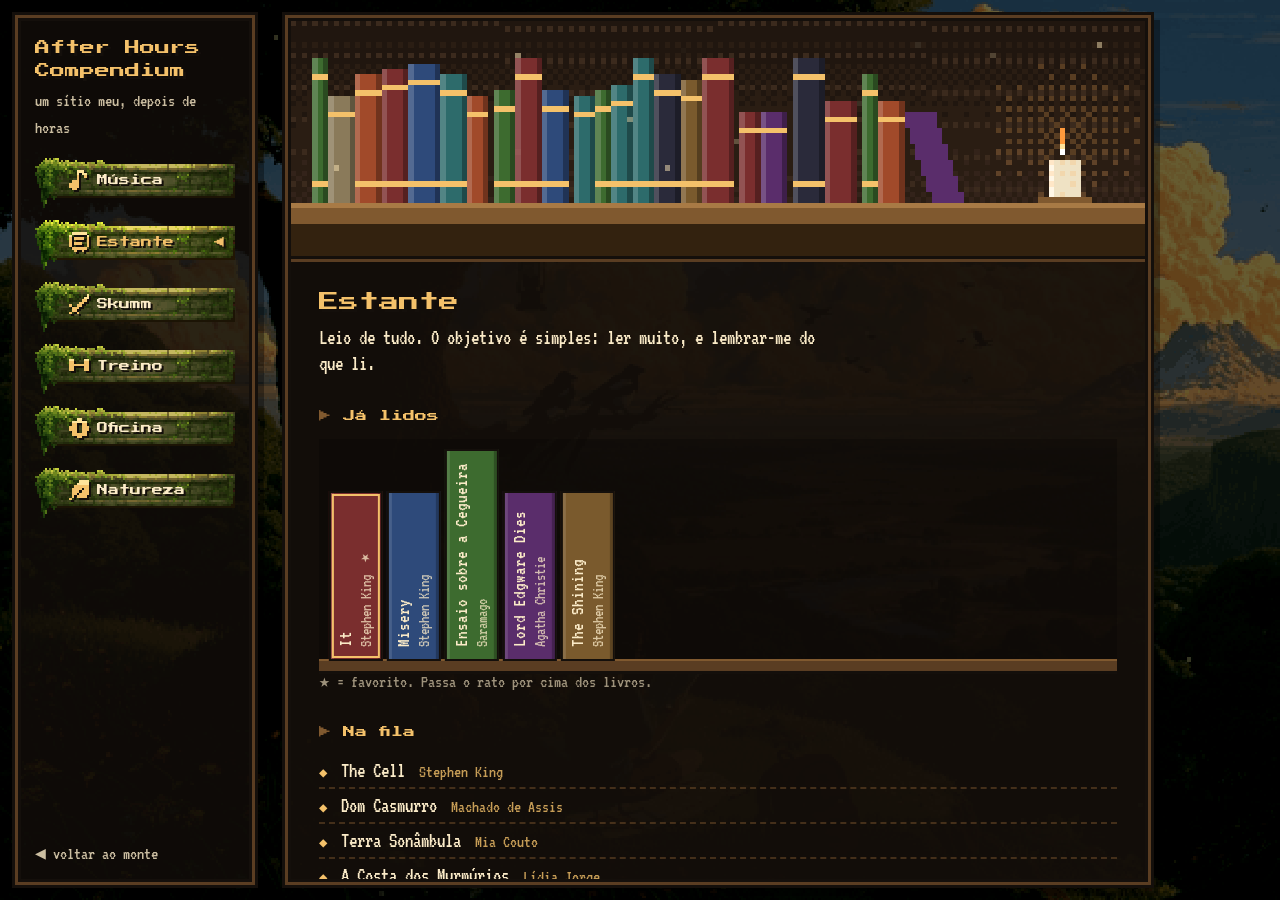
==== estante.html @ f794c95b "Páginas das categorias e transições" ====
<!DOCTYPE html>
<html lang="pt-PT">
<head>
<meta charset="utf-8">
<meta name="viewport" content="width=device-width, initial-scale=1">
<title>Estante · After Hours Compendium</title>
<link rel="preconnect" href="https://fonts.googleapis.com">
<link rel="preconnect" href="https://fonts.gstatic.com" crossorigin>
<link href="https://fonts.googleapis.com/css2?family=Press+Start+2P&family=VT323&display=swap" rel="stylesheet">
<link rel="stylesheet" href="transicoes.css">
<link rel="stylesheet" href="pagina.css">
</head>
<body data-page="estante">
<div class="stage" aria-hidden="true"><canvas id="bg" width="728" height="408"></canvas><canvas id="motes" width="364" height="204"></canvas></div>
<nav id="nav" aria-label="Páginas"></nav>
<main class="painel">
<canvas class="banner" id="banner" width="160" height="44" aria-hidden="true"></canvas>
<div class="painel-in">
<h1>Estante</h1>
<p class="intro">Leio de tudo. O objetivo é simples: ler muito, e lembrar-me do que li.</p>

<h2>Já lidos</h2>
<div class="estante" role="list">
  <div class="livro fav" role="listitem" style="background:#7a2e2e" title="Favorito">It<br><span>Stephen King ★</span></div>
  <div class="livro" role="listitem" style="background:#2e4a7a">Misery<br><span>Stephen King</span></div>
  <div class="livro" role="listitem" style="background:#3d6b2f">Ensaio sobre a Cegueira<br><span>Saramago</span></div>
  <div class="livro" role="listitem" style="background:#5a2d6b">Lord Edgware Dies<br><span>Agatha Christie</span></div>
  <div class="livro" role="listitem" style="background:#7a5a2d">The Shining<br><span>Stephen King</span></div>
</div>
<p class="nota">★ = favorito. Passa o rato por cima dos livros.</p>

<h2>Na fila</h2>
<ul class="lista">
  <li>The Cell <small>Stephen King</small></li>
  <li>Dom Casmurro <small>Machado de Assis</small></li>
  <li>Terra Sonâmbula <small>Mia Couto</small></li>
  <li>A Costa dos Murmúrios <small>Lídia Jorge</small></li>
  <li>O Homem em Busca de um Sentido <small>Viktor Frankl</small></li>
  <li>Meditações <small>Marco Aurélio</small></li>
  <li>A Vida Não É Útil <small>Ailton Krenak</small></li>
  <li>Sociedade do Cansaço <small>Byung-Chul Han</small></li>
</ul>

<h2>Caderno de leituras</h2>
<p>Um caderno pequeno ao lado de cada livro: palavras novas, citações e referências.</p>
<div class="grelha">
  <div class="cartao"><b>Palavras novas</b><span class="vazio">[palavra] — [significado] — ([livro], p. [x])</span></div>
  <div class="cartao"><b>Citações</b><span class="vazio">“[citação]” — ([livro], p. [x])</span></div>
  <div class="cartao"><b>Referências</b><span class="vazio">[nome, lugar ou obra citada no livro]</span></div>
</div>
</div>
</main>
<script src="pagina.js"></script>
</body>
</html>
---- transicoes.css ----
/* Transições entre páginas (View Transitions API, Chrome/Edge/Safari recentes).
   A barra lateral fica parada, a cena de fundo escurece/clareia em degraus (estilo SNES)
   e o painel de conteúdo desliza em passos de píxel. Noutros browsers a navegação é normal. */
@view-transition { navigation: auto; }

nav { view-transition-name: sidebar; }
.stage { view-transition-name: cena; }
.painel { view-transition-name: painel; }

::view-transition-old(root),
::view-transition-new(root) { animation: none; }

::view-transition-group(sidebar) { animation-duration: 0s; }
::view-transition-old(sidebar) { display: none; }
::view-transition-new(sidebar) { animation: none; }

::view-transition-group(cena) { animation-duration: .6s; }
::view-transition-old(cena) { animation: cena-sai .6s steps(5) both; }
::view-transition-new(cena) { animation: cena-entra .6s steps(5) both; }

::view-transition-old(painel) { animation: painel-sai .3s steps(4) both; }
::view-transition-new(painel) { animation: painel-entra .55s steps(7) .12s both; }

@keyframes cena-sai { to { opacity: 0; } }
@keyframes cena-entra { from { opacity: 0; } }
@keyframes painel-entra {
  from { opacity: 0; transform: translateX(56px); clip-path: inset(0 0 100% 0); }
  60%  { opacity: 1; }
  to   { opacity: 1; transform: none; clip-path: inset(0 0 0 0); }
}
@keyframes painel-sai { to { opacity: 0; transform: translateX(-32px); } }

@media (prefers-reduced-motion: reduce) {
  ::view-transition-group(*), ::view-transition-old(*), ::view-transition-new(*) { animation: none !important; }
}
---- pagina.css ----
/* Estilo partilhado pelas páginas interiores do After Hours Compendium */

:root{
  --ink:#140f0b;
  --bark:#5a3d22;
  --bark-hi:#80592f;
  --bark-lo:#33220f;
  --cream:#fbebc8;
  --gold:#f4c16a;
  --moss:#1e2b1a;
  --leaf:#8fbf5a;
  --sky:#7fb6e0;
  --display:"Press Start 2P", "Courier New", monospace;
  --body:"VT323", "Courier New", monospace;
  color-scheme:dark;
}
*{box-sizing:border-box}
html,body{margin:0;height:100%;overflow:hidden;background:var(--ink)}
body{font-family:var(--body);color:var(--cream)}
a{color:var(--gold)}

/* fundo: a mesma cena do monte, escurecida */
.stage{position:fixed;inset:0;overflow:hidden;filter:brightness(.42) saturate(.85) contrast(1.15)}
#bg,#motes{position:absolute;image-rendering:pixelated;image-rendering:crisp-edges;display:block}

/* barra lateral (igual à da página inicial) */
nav{position:fixed;left:18px;top:18px;bottom:18px;width:234px;z-index:5;display:flex;flex-direction:column;gap:14px;
  padding:16px 14px;background:rgba(20,15,11,.72);
  border:3px solid var(--ink);box-shadow:0 0 0 3px var(--bark),0 0 0 6px var(--ink),6px 8px 0 6px rgba(0,0,0,.35)}
.brand{font-family:var(--display);color:var(--gold);font-size:15px;line-height:1.5;margin:0;text-decoration:none;
  text-shadow:3px 3px 0 var(--ink);display:block}
.brand small{display:block;font-family:var(--body);font-size:18px;color:var(--cream);opacity:.8;margin-top:6px;text-shadow:none}
.links{list-style:none;margin:0;padding:0;display:flex;flex-direction:column;gap:6px}
.plank{box-sizing:border-box;cursor:pointer;display:flex;align-items:center;gap:8px;width:200px;height:56px;text-decoration:none;
  padding:0 10px 8px 34px;font-family:var(--display);font-size:11px;color:var(--cream);
  text-shadow:2px 2px 0 var(--ink);background:url(img/plank.png) 0 0/200px 56px no-repeat;image-rendering:pixelated;
  transition:transform .08s steps(2)}
.plank canvas{width:20px;height:20px;image-rendering:pixelated;flex:0 0 20px;filter:drop-shadow(2px 2px 0 #140f0b)}
.plank:hover,.plank:focus-visible,.plank.atual{background-image:url(img/plank-hover.png);color:#fff3cf}
.plank:hover,.plank:focus-visible{transform:translateY(-2px)}
.plank.atual{color:var(--gold)}
.plank.atual::after{content:"◀";margin-left:auto;color:var(--gold);animation:pisca 1s steps(2) infinite}
.plank:active{transform:translateY(2px);filter:brightness(.85)}
.plank:focus-visible,.brand:focus-visible,.voltar:focus-visible{outline:2px dashed var(--gold);outline-offset:2px}
.voltar{margin-top:auto;font-size:18px;color:var(--cream);opacity:.8;text-decoration:none}
.voltar:hover{opacity:1;color:var(--gold)}

/* painel de conteúdo */
.painel{position:fixed;z-index:4;top:18px;bottom:18px;left:288px;right:24px;max-width:860px;
  background:rgba(20,15,11,.9);border:3px solid var(--ink);
  box-shadow:0 0 0 3px var(--bark),0 0 0 6px var(--ink),6px 8px 0 6px rgba(0,0,0,.35);
  overflow-y:auto;scrollbar-color:var(--bark-hi) var(--ink);scrollbar-width:thin}
.painel-in{padding:0 28px 40px}
.banner{display:block;width:100%;height:auto;image-rendering:pixelated;image-rendering:crisp-edges;
  border-bottom:3px solid var(--ink);box-shadow:0 3px 0 var(--bark)}
.painel h1{font-family:var(--display);font-weight:400;color:var(--gold);font-size:20px;line-height:1.5;margin:28px 0 8px;
  text-shadow:3px 3px 0 var(--ink)}
.intro{font-size:24px;line-height:1.2;color:var(--cream);margin:0 0 8px;max-width:60ch}
.painel h2{font-family:var(--display);font-weight:400;font-size:12px;line-height:1.6;color:var(--gold);margin:30px 0 12px}
.painel h2::before{content:"▶ ";color:var(--bark-hi)}
.painel p{font-size:21px;line-height:1.25;margin:0 0 10px;max-width:64ch}
.nota{opacity:.6;font-size:18px!important}

/* cartões */
.grelha{display:grid;grid-template-columns:repeat(auto-fill,minmax(220px,1fr));gap:12px}
.cartao{background:rgba(51,34,15,.55);border:3px solid var(--ink);box-shadow:0 0 0 2px var(--bark);padding:12px 14px;
  font-size:20px;line-height:1.15;transition:transform .1s steps(2),box-shadow .1s steps(2)}
.cartao:hover{transform:translateY(-2px);box-shadow:0 0 0 2px var(--gold)}
.cartao b{display:block;font-family:var(--display);font-weight:400;font-size:10px;line-height:1.6;color:var(--cream);margin-bottom:6px}
.cartao em{font-style:normal;color:var(--gold);display:block;margin-bottom:4px;font-size:18px}
.vazio{color:rgba(251,235,200,.45)}

/* lista com marcador */
.lista{list-style:none;margin:0;padding:0}
.lista li{font-size:21px;padding:6px 0 6px 22px;position:relative;border-bottom:2px dashed rgba(128,89,47,.45)}
.lista li:last-child{border-bottom:0}
.lista li::before{content:"◆";position:absolute;left:0;color:var(--gold);font-size:14px;top:10px}
.lista small{color:var(--gold);opacity:.8;margin-left:6px}

/* estante de livros */
.estante{display:flex;flex-wrap:wrap;align-items:flex-end;gap:4px;padding:10px 10px 0;
  border-bottom:10px solid var(--bark);box-shadow:0 3px 0 var(--ink),inset 0 -2px 0 var(--bark-hi);background:rgba(0,0,0,.25)}
.livro{writing-mode:vertical-rl;transform:rotate(180deg);font-size:19px;line-height:1.05;padding:12px 5px;color:var(--cream);
  border:2px solid var(--ink);box-shadow:inset -3px 0 0 rgba(255,255,255,.12),inset 3px 0 0 rgba(0,0,0,.25);
  min-height:170px;white-space:nowrap;transition:transform .1s steps(2)}
.livro:hover{transform:rotate(180deg) translateY(8px)}
.livro span{opacity:.75;font-size:16px}
.livro.fav{outline:2px solid var(--gold);outline-offset:-5px}

/* ficha / atributos */
.ficha{display:grid;grid-template-columns:max-content 1fr;gap:6px 22px;font-size:21px;margin:0}
.ficha dt{color:var(--gold)}
.ficha dd{margin:0}

/* missões com barra de progresso */
.missao{margin:0 0 14px}
.missao div{display:flex;justify-content:space-between;font-size:21px}
.missao div span{color:var(--gold)}
.barra{height:14px;border:2px solid var(--ink);box-shadow:0 0 0 2px var(--bark);background:#0b0805;margin-top:6px}
.barra i{display:block;height:100%;background:repeating-linear-gradient(90deg,var(--leaf) 0 6px,#6f9d43 6px 8px);
  animation:enche 1.2s steps(10) both}
@keyframes enche{from{width:0}}

/* estado de projeto */
.estado{font-family:var(--display);font-size:8px;line-height:1;padding:5px 6px;border:2px solid var(--ink);display:inline-block;margin-bottom:6px}
.estado.curso{background:#3d6b2f;color:#eaffd0}
.estado.ativo{background:#2d5a7a;color:#d8f0ff}
.estado.inicio{background:#7a5a2d;color:#ffefcf}
.estado.feito{background:#5a2d6b;color:#f5dcff}

/* entrada de diário */
.entrada{border:3px solid var(--ink);box-shadow:0 0 0 2px var(--bark);background:rgba(240,225,190,.07);padding:14px 16px;margin-bottom:14px}
.entrada h3{font-family:var(--display);font-weight:400;font-size:11px;line-height:1.6;color:var(--gold);margin:0 0 10px}
.captura{aspect-ratio:16/9;border:2px dashed rgba(244,193,106,.5);display:grid;place-items:center;color:rgba(251,235,200,.5);
  font-size:20px;margin-bottom:10px;background:rgba(0,0,0,.25)}

@keyframes pisca{50%{opacity:0}}

/* entrada animada quando o browser não suporta transições entre páginas */
html.sem-vt .painel{animation:painel-entra .55s steps(7) both}

@media (max-width:760px){
  nav{left:10px;right:10px;top:auto;bottom:10px;width:auto;padding:10px;gap:8px}
  .brand{font-size:12px}.brand small{display:none}
  .links{flex-direction:row;overflow-x:auto;gap:8px;padding:2px 4px 6px}
  .plank{flex:0 0 200px}
  .voltar{display:none}
  .painel{left:10px;right:10px;top:10px;bottom:150px}
  .painel-in{padding:0 16px 30px}
  .painel h1{font-size:15px}
  .intro{font-size:21px}
}
@media (prefers-reduced-motion:reduce){*{animation:none!important;transition:none!important}}
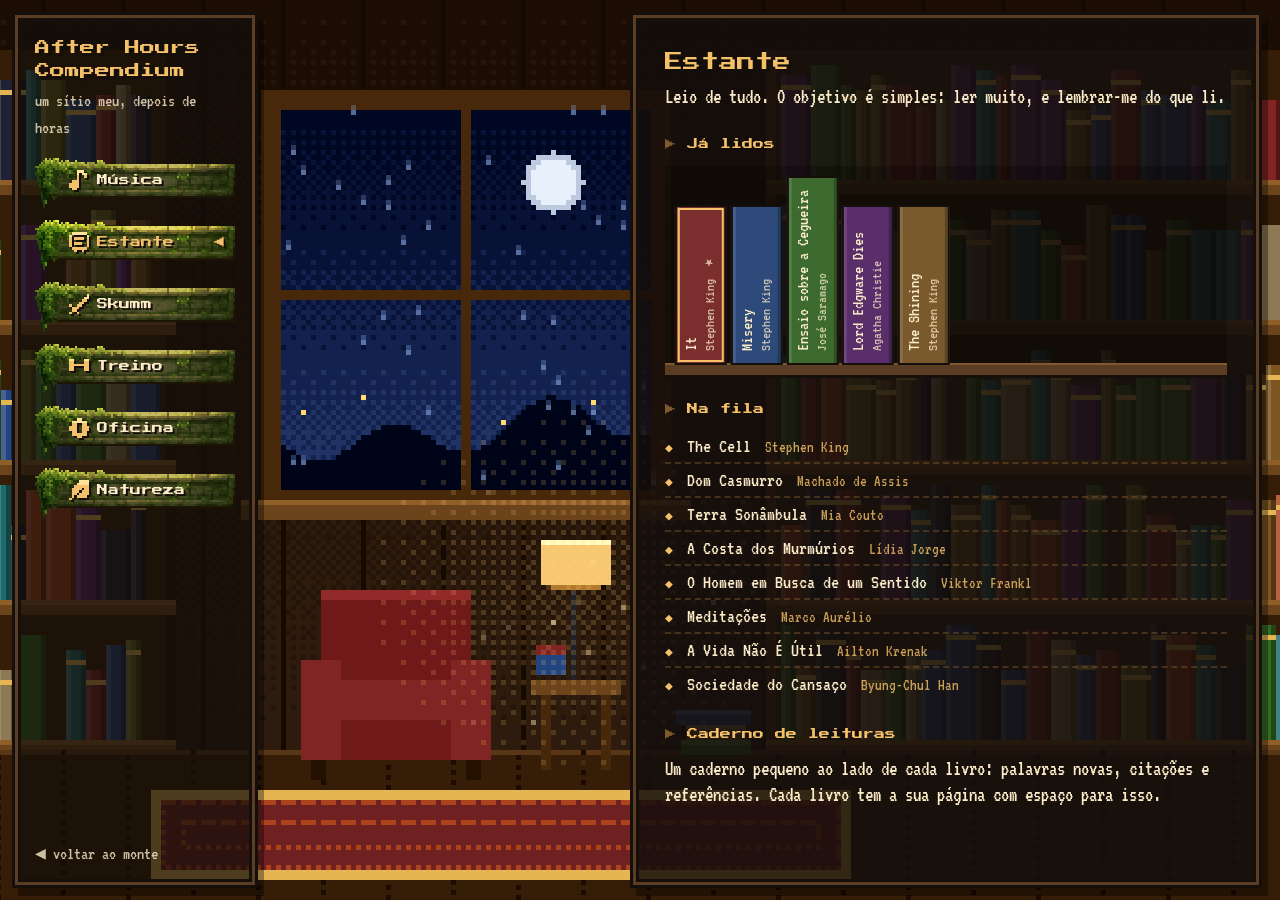
==== commit c2d1b2e1: "Cenários por categoria, páginas por item e transições mais rápidas" ====
--- a/estante.html
+++ b/estante.html
@@ -10,46 +10,12 @@
 <link rel="stylesheet" href="transicoes.css">
 <link rel="stylesheet" href="pagina.css">
 </head>
-<body data-page="estante">
-<div class="stage" aria-hidden="true"><canvas id="bg" width="728" height="408"></canvas><canvas id="motes" width="364" height="204"></canvas></div>
+<body data-cat="estante">
+<div class="stage" aria-hidden="true"><canvas id="bg" width="320" height="180"></canvas></div>
 <nav id="nav" aria-label="Páginas"></nav>
-<main class="painel">
-<canvas class="banner" id="banner" width="160" height="44" aria-hidden="true"></canvas>
-<div class="painel-in">
-<h1>Estante</h1>
-<p class="intro">Leio de tudo. O objetivo é simples: ler muito, e lembrar-me do que li.</p>
-
-<h2>Já lidos</h2>
-<div class="estante" role="list">
-  <div class="livro fav" role="listitem" style="background:#7a2e2e" title="Favorito">It<br><span>Stephen King ★</span></div>
-  <div class="livro" role="listitem" style="background:#2e4a7a">Misery<br><span>Stephen King</span></div>
-  <div class="livro" role="listitem" style="background:#3d6b2f">Ensaio sobre a Cegueira<br><span>Saramago</span></div>
-  <div class="livro" role="listitem" style="background:#5a2d6b">Lord Edgware Dies<br><span>Agatha Christie</span></div>
-  <div class="livro" role="listitem" style="background:#7a5a2d">The Shining<br><span>Stephen King</span></div>
-</div>
-<p class="nota">★ = favorito. Passa o rato por cima dos livros.</p>
-
-<h2>Na fila</h2>
-<ul class="lista">
-  <li>The Cell <small>Stephen King</small></li>
-  <li>Dom Casmurro <small>Machado de Assis</small></li>
-  <li>Terra Sonâmbula <small>Mia Couto</small></li>
-  <li>A Costa dos Murmúrios <small>Lídia Jorge</small></li>
-  <li>O Homem em Busca de um Sentido <small>Viktor Frankl</small></li>
-  <li>Meditações <small>Marco Aurélio</small></li>
-  <li>A Vida Não É Útil <small>Ailton Krenak</small></li>
-  <li>Sociedade do Cansaço <small>Byung-Chul Han</small></li>
-</ul>
-
-<h2>Caderno de leituras</h2>
-<p>Um caderno pequeno ao lado de cada livro: palavras novas, citações e referências.</p>
-<div class="grelha">
-  <div class="cartao"><b>Palavras novas</b><span class="vazio">[palavra] — [significado] — ([livro], p. [x])</span></div>
-  <div class="cartao"><b>Citações</b><span class="vazio">“[citação]” — ([livro], p. [x])</span></div>
-  <div class="cartao"><b>Referências</b><span class="vazio">[nome, lugar ou obra citada no livro]</span></div>
-</div>
-</div>
-</main>
+<main class="painel" id="conteudo"></main>
+<script src="dados.js"></script>
+<script src="cenas.js"></script>
 <script src="pagina.js"></script>
 </body>
 </html>
--- a/transicoes.css
+++ b/transicoes.css
@@ -1,9 +1,9 @@
-/* Transições entre páginas (View Transitions API, Chrome/Edge/Safari recentes).
-   A barra lateral fica parada, a cena de fundo escurece/clareia em degraus (estilo SNES)
-   e o painel de conteúdo desliza em passos de píxel. Noutros browsers a navegação é normal. */
+/* Transições entre páginas (View Transitions API: Chrome, Edge e Safari recentes).
+   Rápidas e em degraus de píxel: a barra lateral fica parada, o cenário troca num piscar
+   e o painel desliza. Noutros browsers a navegação é normal. */
 @view-transition { navigation: auto; }
 
-nav { view-transition-name: sidebar; }
+body > nav { view-transition-name: sidebar; }
 .stage { view-transition-name: cena; }
 .painel { view-transition-name: painel; }
 
@@ -14,21 +14,21 @@
 ::view-transition-old(sidebar) { display: none; }
 ::view-transition-new(sidebar) { animation: none; }
 
-::view-transition-group(cena) { animation-duration: .6s; }
-::view-transition-old(cena) { animation: cena-sai .6s steps(5) both; }
-::view-transition-new(cena) { animation: cena-entra .6s steps(5) both; }
+::view-transition-group(cena) { animation-duration: .22s; }
+::view-transition-old(cena) { animation: some .22s steps(3) both; }
+::view-transition-new(cena) { animation: aparece .22s steps(3) both; }
 
-::view-transition-old(painel) { animation: painel-sai .3s steps(4) both; }
-::view-transition-new(painel) { animation: painel-entra .55s steps(7) .12s both; }
+::view-transition-group(painel) { animation-duration: .24s; }
+::view-transition-old(painel) { animation: painel-sai .12s steps(2) both; }
+::view-transition-new(painel) { animation: painel-entra .24s steps(5) both; }
 
-@keyframes cena-sai { to { opacity: 0; } }
-@keyframes cena-entra { from { opacity: 0; } }
+@keyframes some { to { opacity: 0; } }
+@keyframes aparece { from { opacity: 0; } }
 @keyframes painel-entra {
-  from { opacity: 0; transform: translateX(56px); clip-path: inset(0 0 100% 0); }
-  60%  { opacity: 1; }
+  from { opacity: 0; transform: translateX(24px); clip-path: inset(0 0 100% 0); }
   to   { opacity: 1; transform: none; clip-path: inset(0 0 0 0); }
 }
-@keyframes painel-sai { to { opacity: 0; transform: translateX(-32px); } }
+@keyframes painel-sai { to { opacity: 0; transform: translateX(-16px); } }
 
 @media (prefers-reduced-motion: reduce) {
   ::view-transition-group(*), ::view-transition-old(*), ::view-transition-new(*) { animation: none !important; }
--- a/pagina.css
+++ b/pagina.css
@@ -1,5 +1,4 @@
 /* Estilo partilhado pelas páginas interiores do After Hours Compendium */
-
 :root{
   --ink:#140f0b;
   --bark:#5a3d22;
@@ -7,127 +6,131 @@
   --bark-lo:#33220f;
   --cream:#fbebc8;
   --gold:#f4c16a;
-  --moss:#1e2b1a;
   --leaf:#8fbf5a;
-  --sky:#7fb6e0;
   --display:"Press Start 2P", "Courier New", monospace;
   --body:"VT323", "Courier New", monospace;
   color-scheme:dark;
 }
 *{box-sizing:border-box}
 html,body{margin:0;height:100%;overflow:hidden;background:var(--ink)}
-body{font-family:var(--body);color:var(--cream)}
+body{font-family:var(--body);color:var(--cream);font-variant-ligatures:none;font-feature-settings:"liga" 0,"clig" 0}
 a{color:var(--gold)}
 
-/* fundo: a mesma cena do monte, escurecida */
-.stage{position:fixed;inset:0;overflow:hidden;filter:brightness(.42) saturate(.85) contrast(1.15)}
-#bg,#motes{position:absolute;image-rendering:pixelated;image-rendering:crisp-edges;display:block}
+/* cenário em ecrã inteiro */
+.stage{position:fixed;inset:0;overflow:hidden;filter:contrast(1.1) saturate(1.1)}
+#bg{position:absolute;image-rendering:pixelated;image-rendering:crisp-edges;display:block}
 
 /* barra lateral (igual à da página inicial) */
-nav{position:fixed;left:18px;top:18px;bottom:18px;width:234px;z-index:5;display:flex;flex-direction:column;gap:14px;
+nav#nav{position:fixed;left:18px;top:18px;bottom:18px;width:234px;z-index:5;display:flex;flex-direction:column;gap:14px;
   padding:16px 14px;background:rgba(20,15,11,.72);
   border:3px solid var(--ink);box-shadow:0 0 0 3px var(--bark),0 0 0 6px var(--ink),6px 8px 0 6px rgba(0,0,0,.35)}
-.brand{font-family:var(--display);color:var(--gold);font-size:15px;line-height:1.5;margin:0;text-decoration:none;
-  text-shadow:3px 3px 0 var(--ink);display:block}
+.brand{font-family:var(--display);color:var(--gold);font-size:15px;line-height:1.5;margin:0;text-decoration:none;text-shadow:3px 3px 0 var(--ink);display:block}
 .brand small{display:block;font-family:var(--body);font-size:18px;color:var(--cream);opacity:.8;margin-top:6px;text-shadow:none}
 .links{list-style:none;margin:0;padding:0;display:flex;flex-direction:column;gap:6px}
 .plank{box-sizing:border-box;cursor:pointer;display:flex;align-items:center;gap:8px;width:200px;height:56px;text-decoration:none;
   padding:0 10px 8px 34px;font-family:var(--display);font-size:11px;color:var(--cream);
   text-shadow:2px 2px 0 var(--ink);background:url(img/plank.png) 0 0/200px 56px no-repeat;image-rendering:pixelated;
-  transition:transform .08s steps(2)}
+  transition:transform .06s steps(2)}
 .plank canvas{width:20px;height:20px;image-rendering:pixelated;flex:0 0 20px;filter:drop-shadow(2px 2px 0 #140f0b)}
 .plank:hover,.plank:focus-visible,.plank.atual{background-image:url(img/plank-hover.png);color:#fff3cf}
 .plank:hover,.plank:focus-visible{transform:translateY(-2px)}
 .plank.atual{color:var(--gold)}
 .plank.atual::after{content:"◀";margin-left:auto;color:var(--gold);animation:pisca 1s steps(2) infinite}
 .plank:active{transform:translateY(2px);filter:brightness(.85)}
-.plank:focus-visible,.brand:focus-visible,.voltar:focus-visible{outline:2px dashed var(--gold);outline-offset:2px}
+a:focus-visible{outline:2px dashed var(--gold);outline-offset:2px}
 .voltar{margin-top:auto;font-size:18px;color:var(--cream);opacity:.8;text-decoration:none}
 .voltar:hover{opacity:1;color:var(--gold)}
 
-/* painel de conteúdo */
-.painel{position:fixed;z-index:4;top:18px;bottom:18px;left:288px;right:24px;max-width:860px;
-  background:rgba(20,15,11,.9);border:3px solid var(--ink);
+/* painel de conteúdo, encostado à direita para deixar ver o cenário */
+.painel{position:fixed;z-index:4;top:18px;bottom:18px;right:24px;width:min(620px,calc(100vw - 330px));
+  background:rgba(20,15,11,.86);border:3px solid var(--ink);
   box-shadow:0 0 0 3px var(--bark),0 0 0 6px var(--ink),6px 8px 0 6px rgba(0,0,0,.35);
   overflow-y:auto;scrollbar-color:var(--bark-hi) var(--ink);scrollbar-width:thin}
-.painel-in{padding:0 28px 40px}
-.banner{display:block;width:100%;height:auto;image-rendering:pixelated;image-rendering:crisp-edges;
-  border-bottom:3px solid var(--ink);box-shadow:0 3px 0 var(--bark)}
-.painel h1{font-family:var(--display);font-weight:400;color:var(--gold);font-size:20px;line-height:1.5;margin:28px 0 8px;
-  text-shadow:3px 3px 0 var(--ink)}
-.intro{font-size:24px;line-height:1.2;color:var(--cream);margin:0 0 8px;max-width:60ch}
-.painel h2{font-family:var(--display);font-weight:400;font-size:12px;line-height:1.6;color:var(--gold);margin:30px 0 12px}
+.painel-in{padding:6px 26px 36px}
+.painel h1{font-family:var(--display);font-weight:400;color:var(--gold);font-size:18px;line-height:1.5;margin:22px 0 8px;text-shadow:3px 3px 0 var(--ink)}
+.intro{font-size:23px;line-height:1.2;margin:0 0 6px}
+.sub{font-size:21px;color:var(--gold);opacity:.85;margin:0 0 14px}
+.painel h2{font-family:var(--display);font-weight:400;font-size:11px;line-height:1.6;color:var(--gold);margin:26px 0 12px}
 .painel h2::before{content:"▶ ";color:var(--bark-hi)}
-.painel p{font-size:21px;line-height:1.25;margin:0 0 10px;max-width:64ch}
-.nota{opacity:.6;font-size:18px!important}
+.painel p{font-size:21px;line-height:1.25;margin:0 0 10px}
+.vazio{color:rgba(251,235,200,.45)!important}
+.migalha{display:inline-block;margin-top:18px;font-size:19px;text-decoration:none;color:var(--cream);opacity:.8}
+.migalha:hover{opacity:1;color:var(--gold)}
+.ver{display:block;font-style:normal;font-size:16px;color:var(--gold);opacity:.7;margin-top:8px}
 
 /* cartões */
-.grelha{display:grid;grid-template-columns:repeat(auto-fill,minmax(220px,1fr));gap:12px}
-.cartao{background:rgba(51,34,15,.55);border:3px solid var(--ink);box-shadow:0 0 0 2px var(--bark);padding:12px 14px;
-  font-size:20px;line-height:1.15;transition:transform .1s steps(2),box-shadow .1s steps(2)}
-.cartao:hover{transform:translateY(-2px);box-shadow:0 0 0 2px var(--gold)}
-.cartao b{display:block;font-family:var(--display);font-weight:400;font-size:10px;line-height:1.6;color:var(--cream);margin-bottom:6px}
-.cartao em{font-style:normal;color:var(--gold);display:block;margin-bottom:4px;font-size:18px}
-.vazio{color:rgba(251,235,200,.45)}
+.grelha{display:grid;grid-template-columns:repeat(auto-fill,minmax(170px,1fr));gap:10px}
+.cartao{display:block;text-decoration:none;color:var(--cream);background:rgba(51,34,15,.55);border:3px solid var(--ink);box-shadow:0 0 0 2px var(--bark);
+  padding:11px 12px;font-size:19px;line-height:1.15;transition:transform .06s steps(2),box-shadow .06s steps(2)}
+a.cartao:hover,a.cartao:focus-visible{transform:translateY(-2px);box-shadow:0 0 0 2px var(--gold)}
+a.cartao:hover .ver{opacity:1}
+.cartao b{display:block;font-family:var(--display);font-weight:400;font-size:9px;line-height:1.6;margin-bottom:6px}
+.cartao em{font-style:normal;color:var(--gold);display:block;margin-bottom:4px;font-size:17px}
 
-/* lista com marcador */
+/* listas */
 .lista{list-style:none;margin:0;padding:0}
-.lista li{font-size:21px;padding:6px 0 6px 22px;position:relative;border-bottom:2px dashed rgba(128,89,47,.45)}
+.lista li{font-size:20px;padding:6px 0 6px 22px;position:relative;border-bottom:2px dashed rgba(128,89,47,.45)}
 .lista li:last-child{border-bottom:0}
-.lista li::before{content:"◆";position:absolute;left:0;color:var(--gold);font-size:14px;top:10px}
+.lista li::before{content:"◆";position:absolute;left:0;color:var(--gold);font-size:13px;top:10px}
 .lista small{color:var(--gold);opacity:.8;margin-left:6px}
+.lista.ligacoes a{color:var(--cream);text-decoration:none;display:block}
+.lista.ligacoes a:hover{color:var(--gold)}
 
-/* estante de livros */
+/* estante */
 .estante{display:flex;flex-wrap:wrap;align-items:flex-end;gap:4px;padding:10px 10px 0;
   border-bottom:10px solid var(--bark);box-shadow:0 3px 0 var(--ink),inset 0 -2px 0 var(--bark-hi);background:rgba(0,0,0,.25)}
-.livro{writing-mode:vertical-rl;transform:rotate(180deg);font-size:19px;line-height:1.05;padding:12px 5px;color:var(--cream);
+.livro{writing-mode:vertical-rl;transform:rotate(180deg);font-size:18px;line-height:1.05;padding:12px 5px;color:var(--cream);text-decoration:none;
   border:2px solid var(--ink);box-shadow:inset -3px 0 0 rgba(255,255,255,.12),inset 3px 0 0 rgba(0,0,0,.25);
-  min-height:170px;white-space:nowrap;transition:transform .1s steps(2)}
-.livro:hover{transform:rotate(180deg) translateY(8px)}
-.livro span{opacity:.75;font-size:16px}
+  min-height:160px;white-space:nowrap;transition:transform .06s steps(2)}
+.livro:hover,.livro:focus-visible{transform:rotate(180deg) translateY(10px)}
+.livro span{opacity:.75;font-size:15px}
 .livro.fav{outline:2px solid var(--gold);outline-offset:-5px}
 
-/* ficha / atributos */
-.ficha{display:grid;grid-template-columns:max-content 1fr;gap:6px 22px;font-size:21px;margin:0}
+/* ficha */
+.ficha{display:grid;grid-template-columns:max-content 1fr;gap:6px 20px;font-size:20px;margin:0 0 14px}
 .ficha dt{color:var(--gold)}
 .ficha dd{margin:0}
 
-/* missões com barra de progresso */
-.missao{margin:0 0 14px}
-.missao div{display:flex;justify-content:space-between;font-size:21px}
+/* missões */
+.missao{display:block;margin:0 0 14px;text-decoration:none;color:var(--cream)}
+.missao div:first-child{display:flex;justify-content:space-between;font-size:20px}
 .missao div span{color:var(--gold)}
+.missao:hover div:first-child{color:var(--gold)}
 .barra{height:14px;border:2px solid var(--ink);box-shadow:0 0 0 2px var(--bark);background:#0b0805;margin-top:6px}
-.barra i{display:block;height:100%;background:repeating-linear-gradient(90deg,var(--leaf) 0 6px,#6f9d43 6px 8px);
-  animation:enche 1.2s steps(10) both}
+.barra i{display:block;height:100%;background:repeating-linear-gradient(90deg,var(--leaf) 0 6px,#6f9d43 6px 8px);animation:enche .6s steps(8) both}
 @keyframes enche{from{width:0}}
 
 /* estado de projeto */
-.estado{font-family:var(--display);font-size:8px;line-height:1;padding:5px 6px;border:2px solid var(--ink);display:inline-block;margin-bottom:6px}
+.estado{font-family:var(--display);font-size:7px;line-height:1;padding:5px 6px;border:2px solid var(--ink);display:inline-block;margin-bottom:6px}
 .estado.curso{background:#3d6b2f;color:#eaffd0}
 .estado.ativo{background:#2d5a7a;color:#d8f0ff}
 .estado.inicio{background:#7a5a2d;color:#ffefcf}
 .estado.feito{background:#5a2d6b;color:#f5dcff}
 
-/* entrada de diário */
-.entrada{border:3px solid var(--ink);box-shadow:0 0 0 2px var(--bark);background:rgba(240,225,190,.07);padding:14px 16px;margin-bottom:14px}
-.entrada h3{font-family:var(--display);font-weight:400;font-size:11px;line-height:1.6;color:var(--gold);margin:0 0 10px}
-.captura{aspect-ratio:16/9;border:2px dashed rgba(244,193,106,.5);display:grid;place-items:center;color:rgba(251,235,200,.5);
-  font-size:20px;margin-bottom:10px;background:rgba(0,0,0,.25)}
+/* entradas (diário) */
+.entrada{display:block;text-decoration:none;color:var(--cream);border:3px solid var(--ink);box-shadow:0 0 0 2px var(--bark);background:rgba(240,225,190,.06);padding:12px 14px;margin-bottom:12px;transition:box-shadow .06s steps(2)}
+a.entrada:hover{box-shadow:0 0 0 2px var(--gold)}
+.entrada h3{font-family:var(--display);font-weight:400;font-size:10px;line-height:1.6;color:var(--gold);margin:0 0 8px}
+.entrada .data{font-size:17px!important;opacity:.8;margin:0 0 4px!important}
+.captura{aspect-ratio:16/9;border:2px dashed rgba(244,193,106,.5);display:grid;place-items:center;color:rgba(251,235,200,.5);font-size:20px;margin:6px 0 14px;background:rgba(0,0,0,.25)}
+
+/* anterior / seguinte */
+.passos{display:flex;justify-content:space-between;gap:12px;margin-top:30px;padding-top:14px;border-top:2px dashed rgba(128,89,47,.6)}
+.passos a{font-size:19px;text-decoration:none;color:var(--cream);opacity:.85;max-width:48%}
+.passos a:last-child{text-align:right}
+.passos a:hover{color:var(--gold);opacity:1}
 
 @keyframes pisca{50%{opacity:0}}
-
-/* entrada animada quando o browser não suporta transições entre páginas */
-html.sem-vt .painel{animation:painel-entra .55s steps(7) both}
+html.sem-vt .painel{animation:painel-entra .25s steps(5) both}
 
 @media (max-width:760px){
-  nav{left:10px;right:10px;top:auto;bottom:10px;width:auto;padding:10px;gap:8px}
+  nav#nav{left:10px;right:10px;top:auto;bottom:10px;width:auto;padding:10px;gap:8px}
   .brand{font-size:12px}.brand small{display:none}
   .links{flex-direction:row;overflow-x:auto;gap:8px;padding:2px 4px 6px}
   .plank{flex:0 0 200px}
   .voltar{display:none}
-  .painel{left:10px;right:10px;top:10px;bottom:150px}
-  .painel-in{padding:0 16px 30px}
-  .painel h1{font-size:15px}
-  .intro{font-size:21px}
+  .painel{left:10px;right:10px;width:auto;top:auto;height:52vh;bottom:140px}
+  .painel-in{padding:4px 16px 26px}
+  .painel h1{font-size:14px}
 }
 @media (prefers-reduced-motion:reduce){*{animation:none!important;transition:none!important}}
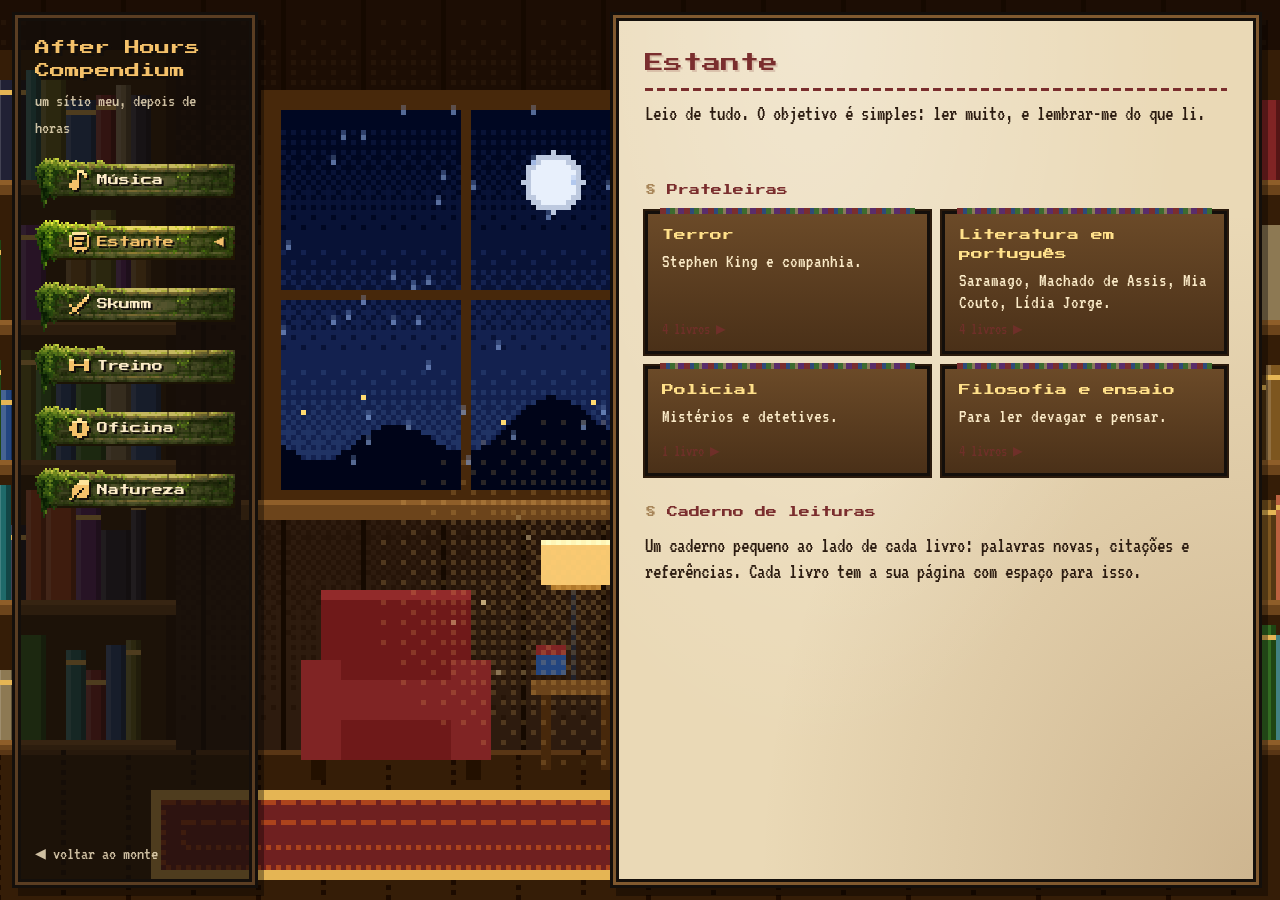
==== commit 996db1df: "Personalidade: um tema para cada lugar" ====
--- a/estante.html
+++ b/estante.html
@@ -9,6 +9,7 @@
 <link href="https://fonts.googleapis.com/css2?family=Press+Start+2P&family=VT323&display=swap" rel="stylesheet">
 <link rel="stylesheet" href="transicoes.css">
 <link rel="stylesheet" href="pagina.css">
+<link rel="stylesheet" href="temas.css">
 </head>
 <body data-cat="estante">
 <div class="stage" aria-hidden="true"><canvas id="bg" width="320" height="180"></canvas></div>
--- a/pagina.css
+++ b/pagina.css
@@ -1,9 +1,9 @@
-/* Estilo partilhado pelas páginas interiores do After Hours Compendium */
+/* Estilo base das páginas interiores do After Hours Compendium.
+   O aspeto de cada categoria (cores, papel, ecrã, etc.) está em temas.css. */
 :root{
   --ink:#140f0b;
   --bark:#5a3d22;
   --bark-hi:#80592f;
-  --bark-lo:#33220f;
   --cream:#fbebc8;
   --gold:#f4c16a;
   --leaf:#8fbf5a;
@@ -14,13 +14,13 @@
 *{box-sizing:border-box}
 html,body{margin:0;height:100%;overflow:hidden;background:var(--ink)}
 body{font-family:var(--body);color:var(--cream);font-variant-ligatures:none;font-feature-settings:"liga" 0,"clig" 0}
-a{color:var(--gold)}
+a{color:inherit}
 
 /* cenário em ecrã inteiro */
 .stage{position:fixed;inset:0;overflow:hidden;filter:contrast(1.1) saturate(1.1)}
 #bg{position:absolute;image-rendering:pixelated;image-rendering:crisp-edges;display:block}
 
-/* barra lateral (igual à da página inicial) */
+/* ---------- barra lateral (igual em todo o site) ---------- */
 nav#nav{position:fixed;left:18px;top:18px;bottom:18px;width:234px;z-index:5;display:flex;flex-direction:column;gap:14px;
   padding:16px 14px;background:rgba(20,15,11,.72);
   border:3px solid var(--ink);box-shadow:0 0 0 3px var(--bark),0 0 0 6px var(--ink),6px 8px 0 6px rgba(0,0,0,.35)}
@@ -29,8 +29,7 @@
 .links{list-style:none;margin:0;padding:0;display:flex;flex-direction:column;gap:6px}
 .plank{box-sizing:border-box;cursor:pointer;display:flex;align-items:center;gap:8px;width:200px;height:56px;text-decoration:none;
   padding:0 10px 8px 34px;font-family:var(--display);font-size:11px;color:var(--cream);
-  text-shadow:2px 2px 0 var(--ink);background:url(img/plank.png) 0 0/200px 56px no-repeat;image-rendering:pixelated;
-  transition:transform .06s steps(2)}
+  text-shadow:2px 2px 0 var(--ink);background:url(img/plank.png) 0 0/200px 56px no-repeat;image-rendering:pixelated;transition:transform .06s steps(2)}
 .plank canvas{width:20px;height:20px;image-rendering:pixelated;flex:0 0 20px;filter:drop-shadow(2px 2px 0 #140f0b)}
 .plank:hover,.plank:focus-visible,.plank.atual{background-image:url(img/plank-hover.png);color:#fff3cf}
 .plank:hover,.plank:focus-visible{transform:translateY(-2px)}
@@ -41,62 +40,76 @@
 .voltar{margin-top:auto;font-size:18px;color:var(--cream);opacity:.8;text-decoration:none}
 .voltar:hover{opacity:1;color:var(--gold)}
 
-/* painel de conteúdo, encostado à direita para deixar ver o cenário */
-.painel{position:fixed;z-index:4;top:18px;bottom:18px;right:24px;width:min(620px,calc(100vw - 330px));
-  background:rgba(20,15,11,.86);border:3px solid var(--ink);
-  box-shadow:0 0 0 3px var(--bark),0 0 0 6px var(--ink),6px 8px 0 6px rgba(0,0,0,.35);
-  overflow-y:auto;scrollbar-color:var(--bark-hi) var(--ink);scrollbar-width:thin}
-.painel-in{padding:6px 26px 36px}
-.painel h1{font-family:var(--display);font-weight:400;color:var(--gold);font-size:18px;line-height:1.5;margin:22px 0 8px;text-shadow:3px 3px 0 var(--ink)}
-.intro{font-size:23px;line-height:1.2;margin:0 0 6px}
-.sub{font-size:21px;color:var(--gold);opacity:.85;margin:0 0 14px}
-.painel h2{font-family:var(--display);font-weight:400;font-size:11px;line-height:1.6;color:var(--gold);margin:26px 0 12px}
-.painel h2::before{content:"▶ ";color:var(--bark-hi)}
+/* ---------- painel (as cores vêm das variáveis --p-*, definidas por tema) ---------- */
+.painel{
+  --p-bg:rgba(20,15,11,.88); --p-t:var(--cream); --p-a:var(--gold); --p-m:rgba(251,235,200,.5);
+  --p-l:rgba(128,89,47,.5); --p-card:rgba(51,34,15,.55); --p-edge:var(--bark); --p-frame:var(--bark);
+  position:fixed;z-index:4;top:18px;bottom:18px;right:24px;width:min(640px,calc(100vw - 330px));
+  background:var(--p-bg);color:var(--p-t);border:3px solid var(--ink);
+  box-shadow:0 0 0 3px var(--p-frame),0 0 0 6px var(--ink),6px 8px 0 6px rgba(0,0,0,.35);
+  overflow-y:auto;scrollbar-color:var(--p-edge) transparent;scrollbar-width:thin}
+.painel-in{padding:6px 26px 40px;position:relative}
+.painel h1{font-family:var(--display);font-weight:400;color:var(--p-a);font-size:18px;line-height:1.5;margin:22px 0 10px}
+.intro{font-size:23px;line-height:1.2;margin:0 0 6px;min-height:1.2em}
+.intro.a-escrever::after{content:"▌";animation:pisca .6s steps(2) infinite;color:var(--p-a)}
+.sub{font-size:21px;color:var(--p-a);opacity:.85;margin:0 0 14px}
+.painel h2{font-family:var(--display);font-weight:400;font-size:11px;line-height:1.6;color:var(--p-a);margin:28px 0 12px}
 .painel p{font-size:21px;line-height:1.25;margin:0 0 10px}
-.vazio{color:rgba(251,235,200,.45)!important}
-.migalha{display:inline-block;margin-top:18px;font-size:19px;text-decoration:none;color:var(--cream);opacity:.8}
-.migalha:hover{opacity:1;color:var(--gold)}
-.ver{display:block;font-style:normal;font-size:16px;color:var(--gold);opacity:.7;margin-top:8px}
+.vazio{color:var(--p-m)!important}
+.migalha{display:block;margin:18px 0 0;font-size:19px}
+a.migalha,.migalha a{text-decoration:none;opacity:.8}
+.migalha a:hover{opacity:1;color:var(--p-a)}
+.migalha span{opacity:.5;margin:0 4px}
+.ver{display:block;font-style:normal;font-size:16px;color:var(--p-a);opacity:.7;margin-top:8px}
+
+/* grupos */
+.grupos{display:grid;grid-template-columns:repeat(auto-fill,minmax(240px,1fr));gap:12px}
+.grupo{position:relative;display:flex;flex-direction:column;gap:6px;text-decoration:none;min-height:110px;
+  background:var(--p-card);border:3px solid var(--ink);box-shadow:0 0 0 2px var(--p-edge);
+  padding:12px 14px;font-size:19px;line-height:1.15;transition:transform .06s steps(2),box-shadow .06s steps(2)}
+.grupo b{font-family:var(--display);font-weight:400;font-size:12px;line-height:1.6;color:var(--p-a)}
+.grupo .conta{margin-top:auto;font-style:normal;font-size:16px;color:var(--p-a);opacity:.75}
+.grupo:hover,.grupo:focus-visible{transform:translateY(-2px);box-shadow:0 0 0 2px var(--p-a)}
+.mini{display:flex;gap:4px;margin-top:4px}
+.mini canvas{width:28px;height:28px;image-rendering:pixelated;border:2px solid var(--ink)}
 
 /* cartões */
-.grelha{display:grid;grid-template-columns:repeat(auto-fill,minmax(170px,1fr));gap:10px}
-.cartao{display:block;text-decoration:none;color:var(--cream);background:rgba(51,34,15,.55);border:3px solid var(--ink);box-shadow:0 0 0 2px var(--bark);
+.grelha{display:grid;grid-template-columns:repeat(auto-fill,minmax(170px,1fr));gap:12px}
+.cartao{position:relative;display:block;text-decoration:none;background:var(--p-card);border:3px solid var(--ink);box-shadow:0 0 0 2px var(--p-edge);
   padding:11px 12px;font-size:19px;line-height:1.15;transition:transform .06s steps(2),box-shadow .06s steps(2)}
-a.cartao:hover,a.cartao:focus-visible{transform:translateY(-2px);box-shadow:0 0 0 2px var(--gold)}
+a.cartao:hover,a.cartao:focus-visible{transform:translateY(-2px);box-shadow:0 0 0 2px var(--p-a)}
 a.cartao:hover .ver{opacity:1}
-.cartao b{display:block;font-family:var(--display);font-weight:400;font-size:9px;line-height:1.6;margin-bottom:6px}
-.cartao em{font-style:normal;color:var(--gold);display:block;margin-bottom:4px;font-size:17px}
+.cartao b{display:block;font-family:var(--display);font-weight:400;font-size:10px;line-height:1.6;margin-bottom:6px}
+.cartao em{font-style:normal;color:var(--p-a);display:block;margin-bottom:4px;font-size:17px}
 
 /* listas */
 .lista{list-style:none;margin:0;padding:0}
-.lista li{font-size:20px;padding:6px 0 6px 22px;position:relative;border-bottom:2px dashed rgba(128,89,47,.45)}
+.lista li{font-size:20px;padding:6px 0 6px 24px;position:relative;border-bottom:2px dashed var(--p-l)}
 .lista li:last-child{border-bottom:0}
-.lista li::before{content:"◆";position:absolute;left:0;color:var(--gold);font-size:13px;top:10px}
-.lista small{color:var(--gold);opacity:.8;margin-left:6px}
-.lista.ligacoes a{color:var(--cream);text-decoration:none;display:block}
-.lista.ligacoes a:hover{color:var(--gold)}
+.lista li::before{content:"◆";position:absolute;left:0;color:var(--p-a);font-size:13px;top:10px}
+.lista small{color:var(--p-a);opacity:.8;margin-left:6px}
+.lista.ligacoes a{text-decoration:none;display:block}
+.lista.ligacoes a:hover{color:var(--p-a)}
 
-/* estante */
+/* estante de lombadas */
 .estante{display:flex;flex-wrap:wrap;align-items:flex-end;gap:4px;padding:10px 10px 0;
   border-bottom:10px solid var(--bark);box-shadow:0 3px 0 var(--ink),inset 0 -2px 0 var(--bark-hi);background:rgba(0,0,0,.25)}
-.livro{writing-mode:vertical-rl;transform:rotate(180deg);font-size:18px;line-height:1.05;padding:12px 5px;color:var(--cream);text-decoration:none;
-  border:2px solid var(--ink);box-shadow:inset -3px 0 0 rgba(255,255,255,.12),inset 3px 0 0 rgba(0,0,0,.25);
-  min-height:160px;white-space:nowrap;transition:transform .06s steps(2)}
+.livro{writing-mode:vertical-rl;transform:rotate(180deg);font-size:18px;line-height:1.05;padding:12px 5px;color:#fbebc8;text-decoration:none;
+  border:2px solid var(--ink);box-shadow:inset -3px 0 0 rgba(255,255,255,.12),inset 3px 0 0 rgba(0,0,0,.25);min-height:160px;white-space:nowrap;transition:transform .06s steps(2)}
 .livro:hover,.livro:focus-visible{transform:rotate(180deg) translateY(10px)}
 .livro span{opacity:.75;font-size:15px}
 .livro.fav{outline:2px solid var(--gold);outline-offset:-5px}
 
 /* ficha */
 .ficha{display:grid;grid-template-columns:max-content 1fr;gap:6px 20px;font-size:20px;margin:0 0 14px}
-.ficha dt{color:var(--gold)}
+.ficha dt{color:var(--p-a)}
 .ficha dd{margin:0}
 
 /* missões */
-.missao{display:block;margin:0 0 14px;text-decoration:none;color:var(--cream)}
+.missao{display:block;margin:0 0 16px;text-decoration:none}
 .missao div:first-child{display:flex;justify-content:space-between;font-size:20px}
-.missao div span{color:var(--gold)}
-.missao:hover div:first-child{color:var(--gold)}
-.barra{height:14px;border:2px solid var(--ink);box-shadow:0 0 0 2px var(--bark);background:#0b0805;margin-top:6px}
+.missao div span{color:var(--p-a)}
+.barra{height:14px;border:2px solid var(--ink);box-shadow:0 0 0 2px var(--p-edge);background:#0b0805;margin-top:6px}
 .barra i{display:block;height:100%;background:repeating-linear-gradient(90deg,var(--leaf) 0 6px,#6f9d43 6px 8px);animation:enche .6s steps(8) both}
 @keyframes enche{from{width:0}}
 
@@ -107,18 +120,32 @@
 .estado.inicio{background:#7a5a2d;color:#ffefcf}
 .estado.feito{background:#5a2d6b;color:#f5dcff}
 
-/* entradas (diário) */
-.entrada{display:block;text-decoration:none;color:var(--cream);border:3px solid var(--ink);box-shadow:0 0 0 2px var(--bark);background:rgba(240,225,190,.06);padding:12px 14px;margin-bottom:12px;transition:box-shadow .06s steps(2)}
-a.entrada:hover{box-shadow:0 0 0 2px var(--gold)}
-.entrada h3{font-family:var(--display);font-weight:400;font-size:10px;line-height:1.6;color:var(--gold);margin:0 0 8px}
+/* entradas */
+.entrada{position:relative;display:block;text-decoration:none;border:3px solid var(--ink);box-shadow:0 0 0 2px var(--p-edge);background:var(--p-card);padding:12px 14px;margin-bottom:12px;transition:box-shadow .06s steps(2),transform .06s steps(2)}
+a.entrada:hover{box-shadow:0 0 0 2px var(--p-a)}
+.entrada h3{font-family:var(--display);font-weight:400;font-size:10px;line-height:1.6;color:var(--p-a);margin:0 0 8px}
 .entrada .data{font-size:17px!important;opacity:.8;margin:0 0 4px!important}
-.captura{aspect-ratio:16/9;border:2px dashed rgba(244,193,106,.5);display:grid;place-items:center;color:rgba(251,235,200,.5);font-size:20px;margin:6px 0 14px;background:rgba(0,0,0,.25)}
+.captura{aspect-ratio:16/9;border:2px dashed var(--p-a);display:grid;place-items:center;color:var(--p-m);font-size:20px;margin:6px 0 14px;background:rgba(0,0,0,.18)}
+
+/* item: capa grande + duas colunas opcionais */
+.cabeca{display:flex;gap:18px;align-items:flex-end;margin-top:8px}
+.cabeca .capa-grande{width:120px;height:120px;flex:0 0 120px;image-rendering:pixelated;border:3px solid var(--ink);box-shadow:0 0 0 2px var(--p-edge),6px 6px 0 rgba(0,0,0,.35)}
 
 /* anterior / seguinte */
-.passos{display:flex;justify-content:space-between;gap:12px;margin-top:30px;padding-top:14px;border-top:2px dashed rgba(128,89,47,.6)}
-.passos a{font-size:19px;text-decoration:none;color:var(--cream);opacity:.85;max-width:48%}
+.passos{display:flex;justify-content:space-between;gap:12px;margin-top:30px;padding-top:14px;border-top:2px dashed var(--p-l)}
+.passos a{font-size:19px;text-decoration:none;opacity:.85;max-width:48%}
 .passos a:last-child{text-align:right}
-.passos a:hover{color:var(--gold);opacity:1}
+.passos a:hover{color:var(--p-a);opacity:1}
+
+/* pesquisa */
+.filtro{display:block;margin:14px 0 4px}
+.filtro input{width:100%;font-family:var(--body);font-size:21px;color:var(--p-t);background:rgba(0,0,0,.35);border:3px solid var(--ink);
+  box-shadow:0 0 0 2px var(--p-edge);padding:6px 10px;outline:none}
+.filtro input:focus{box-shadow:0 0 0 2px var(--p-a)}
+.filtro input::placeholder{color:var(--p-m)}
+.nada{opacity:.6}
+.sr{position:absolute;width:1px;height:1px;overflow:hidden;clip:rect(0 0 0 0)}
+[hidden]{display:none!important}
 
 @keyframes pisca{50%{opacity:0}}
 html.sem-vt .painel{animation:painel-entra .25s steps(5) both}
@@ -129,8 +156,9 @@
   .links{flex-direction:row;overflow-x:auto;gap:8px;padding:2px 4px 6px}
   .plank{flex:0 0 200px}
   .voltar{display:none}
-  .painel{left:10px;right:10px;width:auto;top:auto;height:52vh;bottom:140px}
+  .painel{left:10px;right:10px;width:auto;top:auto;height:56vh;bottom:140px}
   .painel-in{padding:4px 16px 26px}
   .painel h1{font-size:14px}
+  .cabeca .capa-grande{width:88px;height:88px;flex-basis:88px}
 }
 @media (prefers-reduced-motion:reduce){*{animation:none!important;transition:none!important}}
--- a/temas.css
+++ b/temas.css
@@ -0,0 +1,167 @@
+/* After Hours Compendium — a personalidade de cada lugar.
+   Cada categoria muda as variáveis do painel e acrescenta os seus próprios detalhes. */
+
+/* =========================================================
+   MÚSICA — Rádio do Deserto: pôr do sol, capas de discos, vinil a espreitar
+   ========================================================= */
+.tema-musica .painel{
+  --p-bg:#1a0f1f; --p-t:#ffe9d6; --p-a:#ffb35c; --p-m:rgba(255,233,214,.45); --p-l:rgba(255,120,90,.3);
+  --p-card:#24142a; --p-edge:#6b2f4a; --p-frame:#e2522b;
+  background:
+    repeating-linear-gradient(90deg,rgba(255,255,255,.025) 0 2px,transparent 2px 6px),
+    linear-gradient(180deg,#2a1230 0%,#1a0f1f 40%);
+}
+.tema-musica .painel h1{
+  font-size:22px;color:transparent;
+  background:linear-gradient(180deg,#ffe08a 0 25%,#ffb35c 25% 45%,#ff7a4a 45% 65%,#e2522b 65% 82%,#9c2f5a 82%);
+  background-size:100% 1.5em;-webkit-background-clip:text;background-clip:text;filter:drop-shadow(3px 3px 0 #0b0610)}
+.tema-musica .painel h2::before{content:"◉ ";color:#e2522b}
+.tema-musica .lista li::before{content:"♪";font-size:16px;top:6px}
+/* discos: capa quadrada com o vinil a sair */
+.tema-musica .grelha{grid-template-columns:repeat(auto-fill,minmax(150px,1fr));gap:18px 22px}
+.tema-musica .cartao{padding:0;background:#24142a;overflow:visible;z-index:0}
+.tema-musica .cartao .capa{display:block;width:100%;aspect-ratio:1;image-rendering:pixelated;border-bottom:3px solid var(--ink)}
+.tema-musica .cartao b,.tema-musica .cartao em,.tema-musica .cartao>span,.tema-musica .cartao .ver{padding:0 10px}
+.tema-musica .cartao b{margin-top:8px}
+.tema-musica .cartao>span{display:block;font-size:16px;padding-bottom:4px}
+.tema-musica .cartao .ver{padding-bottom:10px}
+.tema-musica a.cartao::before{content:"";position:absolute;z-index:-1;top:6%;right:4%;width:88%;aspect-ratio:1;border-radius:50%;
+  background:radial-gradient(circle,#ffb35c 0 9%,#140f0b 9% 11%,#1a1418 11% 30%,#2a2228 30% 31%,#1a1418 31% 50%,#2a2228 50% 51%,#141014 51% 70%);
+  transition:transform .12s steps(3)}
+.tema-musica a.cartao:hover::before{transform:translateX(34%) rotate(40deg)}
+.tema-musica .grupo{background:repeating-linear-gradient(0deg,#5a3d22 0 10px,#4a3018 10px 12px);box-shadow:0 0 0 2px #80592f}
+.tema-musica .grupo b{color:#ffe08a;text-shadow:2px 2px 0 var(--ink)}
+.tema-musica .grupo span{color:#ffe9d6;text-shadow:1px 1px 0 var(--ink)}
+.tema-musica .item-lista li{counter-increment:faixa}
+.tema-musica .item-lista{counter-reset:faixa}
+.tema-musica .item-lista li::before{content:counter(faixa,decimal-leading-zero);font-size:17px;top:6px;color:#e2522b}
+.tema-musica .item-lista li{padding-left:34px}
+
+/* =========================================================
+   ESTANTE — Biblioteca: papel envelhecido e tinta
+   ========================================================= */
+.tema-estante .painel{
+  --p-bg:#ead9b6; --p-t:#2b1b10; --p-a:#7a2e2e; --p-m:rgba(43,27,16,.45); --p-l:rgba(90,61,34,.35);
+  --p-card:#f3e6c8; --p-edge:#a8865a; --p-frame:#80592f;
+  background:
+    radial-gradient(ellipse at 30% 0%,rgba(255,255,255,.35),transparent 60%),
+    radial-gradient(ellipse at 100% 100%,rgba(122,76,30,.25),transparent 55%),
+    #ead9b6;
+  color-scheme:light;
+}
+.tema-estante .painel h1{font-size:19px;text-shadow:2px 2px 0 rgba(122,46,46,.18)}
+.tema-estante .painel h1::after{content:"";display:block;height:3px;margin-top:10px;background:repeating-linear-gradient(90deg,#7a2e2e 0 8px,transparent 8px 12px)}
+.tema-estante .painel h2::before{content:"§ ";color:#a8865a}
+.tema-estante .lista li::before{content:"✒";font-size:15px;top:6px;color:#7a2e2e}
+.tema-estante .grupo{background:linear-gradient(180deg,#6b4a28,#4a3018);color:#fbebc8;box-shadow:0 0 0 2px #2a1a0c}
+.tema-estante .grupo b{color:#ffe08a}
+.tema-estante .grupo::before{content:"";position:absolute;left:12px;right:12px;top:-6px;height:6px;
+  background:repeating-linear-gradient(90deg,#7a2e2e 0 6px,#2e4a7a 6px 10px,#3d6b2f 10px 15px,#8a7a5a 15px 18px,#5a2d6b 18px 24px)}
+.tema-estante .estante{background:rgba(74,48,24,.15)}
+.tema-estante .filtro input{background:#f8eed6}
+.tema-estante .captura{background:rgba(122,76,30,.08)}
+/* livro aberto */
+.tema-estante .aberto{display:grid;grid-template-columns:1fr 1fr;gap:0;margin-top:14px;background:#f6ead0;border:3px solid #4a3018;
+  box-shadow:0 0 0 2px #a8865a,6px 6px 0 rgba(0,0,0,.25)}
+.tema-estante .aberto>div{padding:14px 16px}
+.tema-estante .aberto>div:first-child{border-right:2px solid #c8a878;box-shadow:inset -10px 0 12px -10px rgba(74,48,24,.45)}
+.tema-estante .aberto>div:last-child{box-shadow:inset 10px 0 12px -10px rgba(74,48,24,.45)}
+.tema-estante .aberto h2{margin-top:6px}
+@media (max-width:900px){.tema-estante .aberto{grid-template-columns:1fr}.tema-estante .aberto>div:first-child{border-right:0;border-bottom:2px solid #c8a878}}
+
+/* =========================================================
+   SKUMM — Quest Log
+   ========================================================= */
+.tema-skumm .painel{
+  --p-bg:#1f160e; --p-t:#f0e0b8; --p-a:#ffd100; --p-m:rgba(240,224,184,.45); --p-l:rgba(255,209,0,.2);
+  --p-card:#2b1f13; --p-edge:#8a6a2a; --p-frame:#c9a227;
+  background:
+    radial-gradient(ellipse at 50% 0%,rgba(255,209,0,.08),transparent 60%),
+    repeating-linear-gradient(0deg,rgba(0,0,0,.08) 0 1px,transparent 1px 3px),#1f160e;
+  box-shadow:0 0 0 3px #c9a227,0 0 0 5px var(--ink),0 0 0 7px #8a6a2a,0 0 0 9px var(--ink),8px 10px 0 8px rgba(0,0,0,.35);
+}
+.tema-skumm .painel h1{color:#ffd100;text-shadow:2px 2px 0 #000,0 0 12px rgba(255,209,0,.35)}
+.tema-skumm .painel h2{color:#ffd100;border-bottom:2px solid rgba(201,162,39,.5);padding-bottom:6px}
+.tema-skumm .painel h2::before{content:"✦ ";color:#c9a227}
+.tema-skumm .lista li::before{content:"•";color:#ffd100;font-size:22px;top:2px}
+.tema-skumm .entrada{padding-left:44px;background:linear-gradient(90deg,rgba(255,209,0,.08),transparent 40%),#2b1f13}
+.tema-skumm .entrada::before{content:"!";position:absolute;left:12px;top:10px;font-family:var(--display);font-size:18px;color:#ffd100;
+  text-shadow:2px 2px 0 #000,0 0 6px rgba(255,209,0,.6)}
+.tema-skumm .grupo::after{content:"?";position:absolute;right:12px;top:8px;font-family:var(--display);font-size:16px;color:#ffd100;text-shadow:2px 2px 0 #000}
+.tema-skumm .ficha{border:2px solid #8a6a2a;padding:12px 14px;background:rgba(0,0,0,.25)}
+.tema-skumm .ficha dd:first-of-type{color:#a335ee;font-family:var(--display);font-size:11px;padding-top:5px}
+.tema-skumm .captura{border:3px double #c9a227}
+
+/* =========================================================
+   TREINO — Arcade
+   ========================================================= */
+.tema-treino .painel{
+  --p-bg:#0b0f24; --p-t:#d8f4ff; --p-a:#3cf2ff; --p-m:rgba(216,244,255,.4); --p-l:rgba(60,242,255,.2);
+  --p-card:#121a3a; --p-edge:#2a3a8a; --p-frame:#ff3c8a;
+  background:repeating-linear-gradient(0deg,rgba(0,0,0,.28) 0 1px,transparent 1px 3px),
+    radial-gradient(ellipse at 50% 0%,#1d2a6a,transparent 70%),#0b0f24;
+}
+.tema-treino .painel-in::before{content:"PLAYER 1   HI-SCORE 0010";display:block;font-family:var(--display);font-size:8px;color:#ff3c8a;margin-top:16px;letter-spacing:.06em}
+.tema-treino .painel h1{color:#ffe14a;text-shadow:3px 3px 0 #ff3c8a,6px 6px 0 #2a3a8a;margin-top:10px}
+.tema-treino .painel h2{color:#3cf2ff}
+.tema-treino .painel h2::before{content:"► ";color:#ff3c8a}
+.tema-treino .lista li::before{content:"▸";color:#ffe14a;font-size:18px;top:5px}
+.tema-treino .grupo{background:#121a3a;box-shadow:0 0 0 2px #3cf2ff,0 0 14px rgba(60,242,255,.25)}
+.tema-treino .grupo .conta::after{content:"  PRESS START";color:#ffe14a}
+.tema-treino .grupo:hover .conta::after{animation:pisca .5s steps(2) infinite}
+.tema-treino .barra{height:18px;box-shadow:0 0 0 2px #3cf2ff;background:#05071a}
+.tema-treino .barra i{background:repeating-linear-gradient(90deg,#ffe14a 0 6px,#ffb000 6px 8px)}
+.tema-treino .missao div:first-child::before{content:"LV";font-family:var(--display);font-size:8px;color:#ff3c8a;margin-right:8px;padding-top:6px}
+.tema-treino .missao div:first-child{justify-content:flex-start;gap:4px}
+.tema-treino .missao div:first-child span{margin-left:auto}
+.tema-treino .cartao{box-shadow:0 0 0 2px #2a3a8a}
+
+/* =========================================================
+   OFICINA — Terminal CRT
+   ========================================================= */
+.tema-oficina .painel{
+  --p-bg:#050a05; --p-t:#9dffb0; --p-a:#7dff8a; --p-m:rgba(157,255,176,.4); --p-l:rgba(125,255,138,.18);
+  --p-card:#071207; --p-edge:#1e5a28; --p-frame:#3a3f46;
+  background:repeating-linear-gradient(0deg,rgba(0,0,0,.35) 0 1px,transparent 1px 3px),
+    radial-gradient(ellipse at 50% 40%,#0c1c0e,#050a05 75%);
+  text-shadow:0 0 6px rgba(125,255,138,.35);
+}
+.tema-oficina .painel *{font-family:var(--body)!important}
+.tema-oficina .painel h1{font-size:30px;line-height:1.1;letter-spacing:.02em}
+.tema-oficina .painel h1::before{content:"$ cat ";color:#f4c16a}
+.tema-oficina .painel h1::after{content:"_";animation:pisca 1s steps(2) infinite}
+.tema-oficina .painel h2{font-size:24px;color:#f4c16a}
+.tema-oficina .painel h2::before{content:"## ";color:#3a8a44}
+.tema-oficina .lista li::before{content:">";color:#f4c16a;font-size:20px;top:5px}
+.tema-oficina .cartao,.tema-oficina .grupo{background:var(--p-card);box-shadow:none;border:2px dashed #2a7a36}
+.tema-oficina a.cartao:hover,.tema-oficina .grupo:hover{border-style:solid;border-color:#7dff8a;box-shadow:0 0 12px rgba(125,255,138,.25)}
+.tema-oficina .cartao b,.tema-oficina .grupo b{font-size:22px;line-height:1.1}
+.tema-oficina .grupo b::before{content:"drwxr-xr-x  ";color:#3a8a44;font-size:17px}
+.tema-oficina .grupo b::after{content:"/"}
+.tema-oficina .estado{font-size:15px;padding:1px 6px}
+.tema-oficina .filtro input{background:#020502;font-size:22px}
+
+/* =========================================================
+   NATUREZA — Caderno de campo
+   ========================================================= */
+.tema-natureza .painel{
+  --p-bg:#e3dcb8; --p-t:#22301c; --p-a:#3d6b2f; --p-m:rgba(34,48,28,.45); --p-l:rgba(61,107,47,.3);
+  --p-card:#f4efd8; --p-edge:#b8ab78; --p-frame:#6b5a32;
+  background:
+    linear-gradient(90deg,transparent 38px,rgba(192,88,42,.35) 38px 40px,transparent 40px),
+    repeating-linear-gradient(0deg,transparent 0 27px,rgba(61,107,47,.16) 27px 28px),
+    #e3dcb8;
+  color-scheme:light;
+}
+.tema-natureza .painel-in{padding-left:54px}
+.tema-natureza .painel h1{color:#2f5a24;text-shadow:2px 2px 0 rgba(61,107,47,.15)}
+.tema-natureza .painel h2::before{content:"❦ ";color:#c0582a}
+.tema-natureza .lista li::before{content:"✿";color:#c0582a;font-size:14px;top:7px}
+.tema-natureza .cartao,.tema-natureza .entrada,.tema-natureza .grupo{background:#fbf8ea;box-shadow:0 0 0 2px #d8cfa8,4px 5px 0 rgba(0,0,0,.18);border-color:#fbf8ea;transform:rotate(-1deg)}
+.tema-natureza .grelha>:nth-child(2n),.tema-natureza .grupos>:nth-child(2n),.tema-natureza .entrada:nth-of-type(2n){transform:rotate(1.2deg)}
+.tema-natureza .cartao::after,.tema-natureza .entrada::after,.tema-natureza .grupo::after{content:"";position:absolute;top:-9px;left:50%;width:56px;height:16px;margin-left:-28px;
+  background:rgba(232,216,140,.75);box-shadow:inset 0 0 0 1px rgba(160,140,70,.4);transform:rotate(-3deg)}
+.tema-natureza a.cartao:hover,.tema-natureza a.entrada:hover,.tema-natureza .grupo:hover{transform:rotate(0) translateY(-2px);box-shadow:0 0 0 2px #3d6b2f,4px 5px 0 rgba(0,0,0,.18)}
+.tema-natureza .captura{background:#fbf8ea;border:6px solid #fbf8ea;border-bottom-width:26px;box-shadow:0 0 0 2px #d8cfa8,4px 5px 0 rgba(0,0,0,.18);transform:rotate(-1deg);color:var(--p-m)}
+.tema-natureza .filtro input{background:#fbf8ea}
+@media (max-width:760px){.tema-natureza .painel-in{padding-left:46px}}
